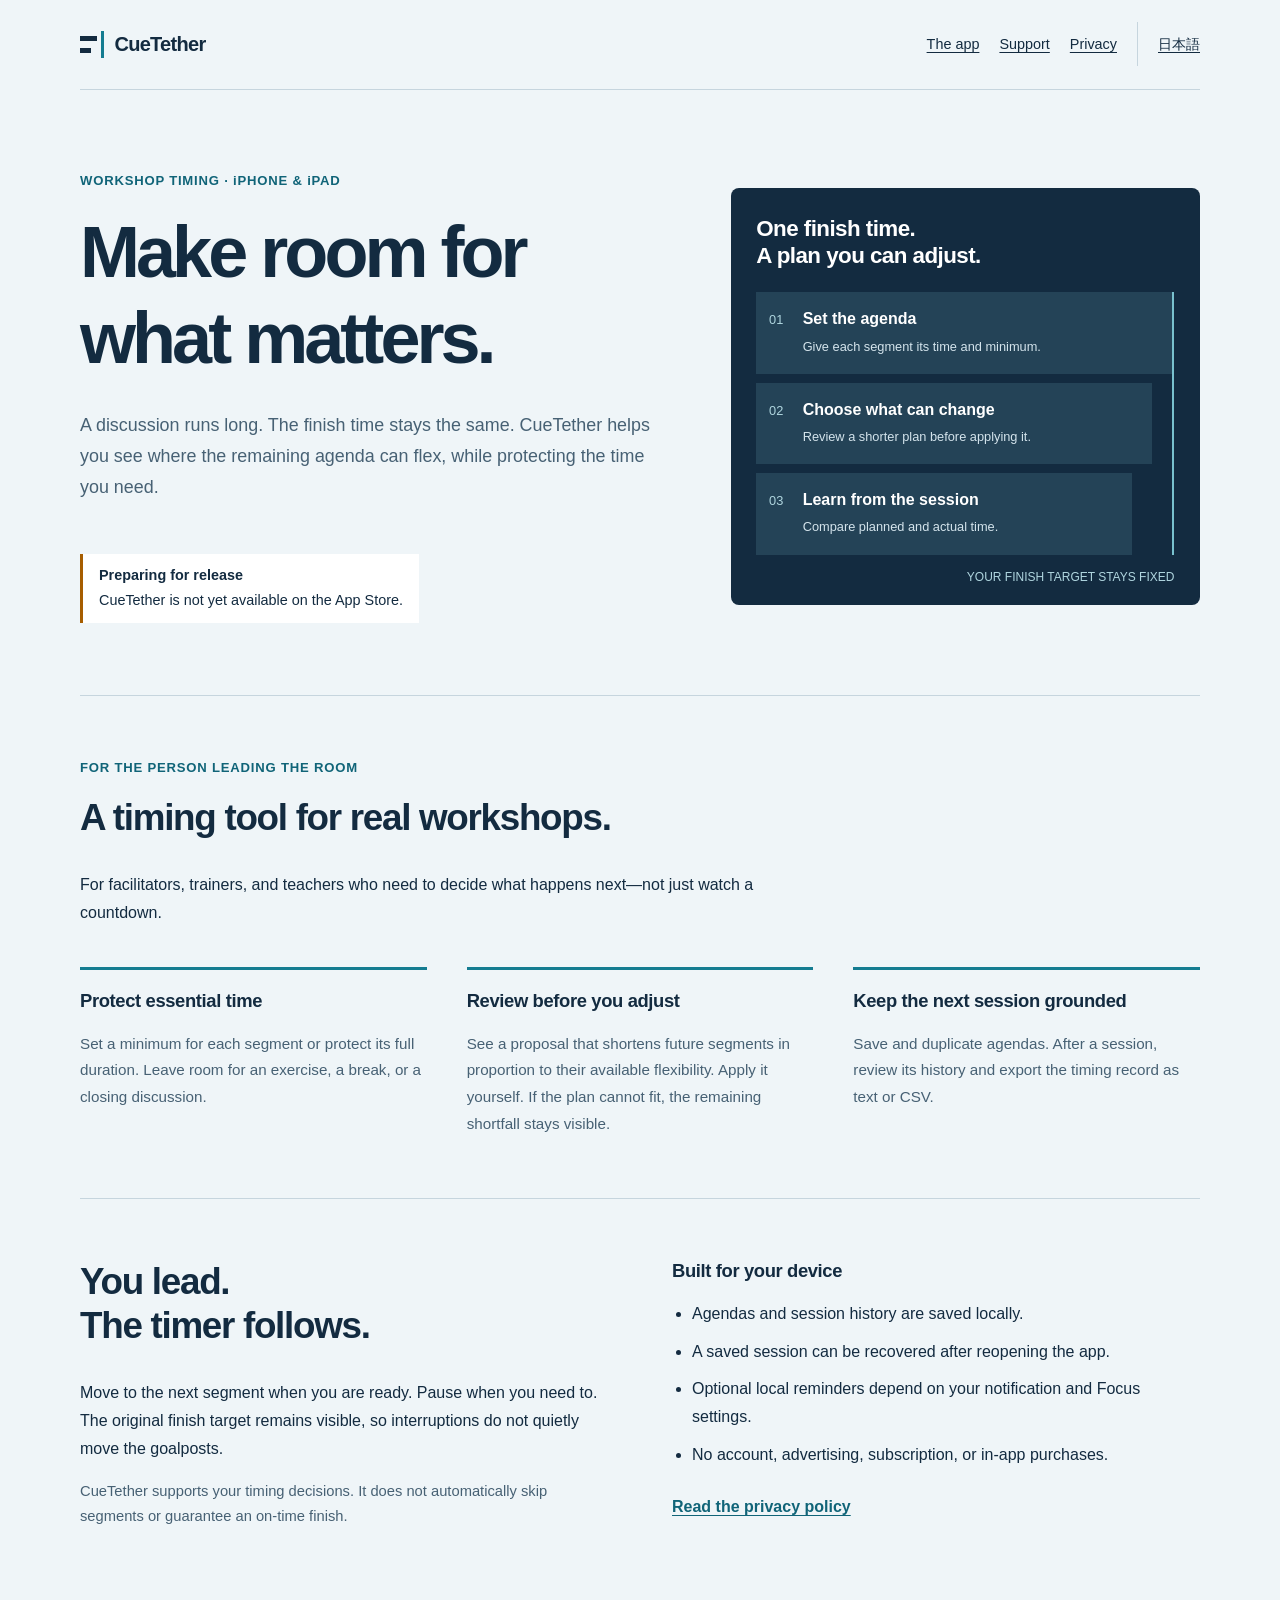
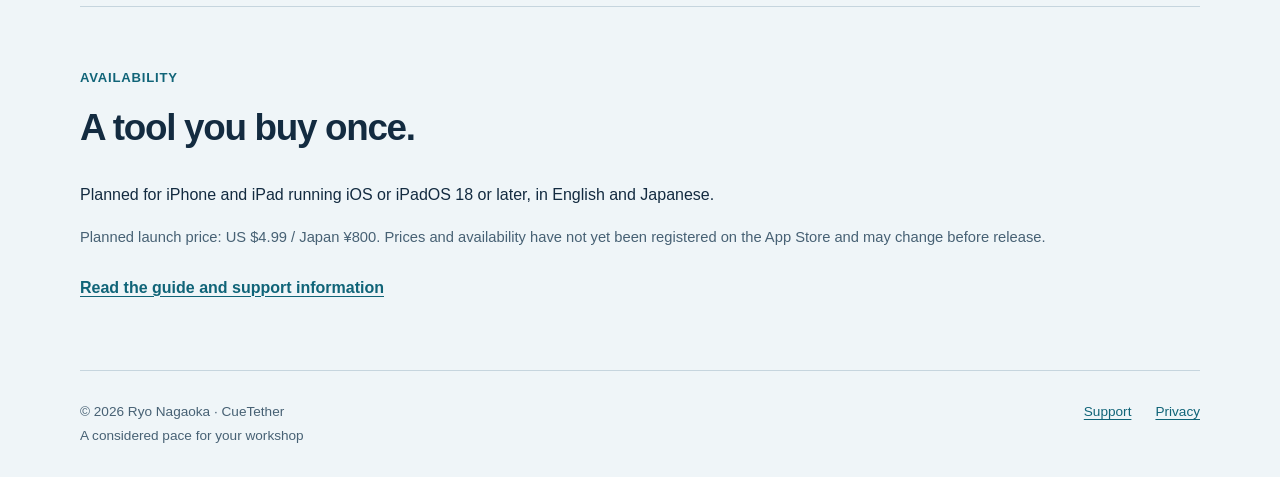
==== index.html @ a6c264f1 "Publish CueTether support and privacy website" ====
<!doctype html>
<html lang="en">
<head>
  <meta charset="utf-8">
  <meta name="viewport" content="width=device-width, initial-scale=1">
  <meta name="description" content="A workshop agenda timer for iPhone and iPad. Protect essential time, see what can fit, and adjust the remaining agenda yourself.">
  <meta name="referrer" content="no-referrer">
  <meta http-equiv="Content-Security-Policy" content="default-src 'none'; style-src 'self'; img-src 'self'; base-uri 'none'; form-action 'none'">
  <link rel="canonical" href="https://lixia-jp.github.io/cuetether-support/">
  <title>CueTether — Workshop timing, with room to adapt</title>
  <link rel="icon" href="favicon.svg" type="image/svg+xml">
  <link rel="stylesheet" href="styles.css">
  <link rel="alternate" hreflang="en" href="https://lixia-jp.github.io/cuetether-support/index.html">
  <link rel="alternate" hreflang="ja" href="https://lixia-jp.github.io/cuetether-support/ja/index.html">
</head>
<body>
<a class="skip-link" href="#main">Skip to content</a>
<header class="wrap site-header">
  <a class="brand" href="index.html"><span class="brand-mark" aria-hidden="true"></span>CueTether</a>
  <nav class="site-nav" aria-label="Main navigation">
    <a href="index.html" aria-current="page">The app</a>
    <a href="support.html">Support</a>
    <a href="privacy.html">Privacy</a>
    <a class="language" href="ja/index.html" lang="ja" hreflang="ja" aria-label="日本語で読む">日本語</a>
  </nav>
</header>
<main class="wrap" id="main">

<section class="hero">
  <div>
    <p class="eyebrow">WORKSHOP TIMING · iPHONE &amp; iPAD</p>
    <h1>Make room for<br>what matters.</h1>
    <p class="lead">A discussion runs long. The finish time stays the same. CueTether helps you see where the remaining agenda can flex, while protecting the time you need.</p>
    <p class="release-note"><strong>Preparing for release</strong>CueTether is not yet available on the App Store.</p>
  </div>
  <aside class="agenda-map" aria-labelledby="map-title">
    <h2 id="map-title">One finish time.<br>A plan you can adjust.</h2>
    <ol>
      <li><strong>Set the agenda</strong><span>Give each segment its time and minimum.</span></li>
      <li><strong>Choose what can change</strong><span>Review a shorter plan before applying it.</span></li>
      <li><strong>Learn from the session</strong><span>Compare planned and actual time.</span></li>
    </ol>
    <p class="finish-line">YOUR FINISH TARGET STAYS FIXED</p>
  </aside>
</section>
<section class="section" aria-labelledby="workshop-title">
  <div class="section-intro"><p class="eyebrow">FOR THE PERSON LEADING THE ROOM</p><h2 id="workshop-title">A timing tool for real workshops.</h2><p>For facilitators, trainers, and teachers who need to decide what happens next—not just watch a countdown.</p></div>
  <div class="feature-grid">
    <article><h3>Protect essential time</h3><p>Set a minimum for each segment or protect its full duration. Leave room for an exercise, a break, or a closing discussion.</p></article>
    <article><h3>Review before you adjust</h3><p>See a proposal that shortens future segments in proportion to their available flexibility. Apply it yourself. If the plan cannot fit, the remaining shortfall stays visible.</p></article>
    <article><h3>Keep the next session grounded</h3><p>Save and duplicate agendas. After a session, review its history and export the timing record as text or CSV.</p></article>
  </div>
</section>
<section class="section detail-row" aria-labelledby="control-title">
  <div><h2 id="control-title">You lead.<br>The timer follows.</h2><p>Move to the next segment when you are ready. Pause when you need to. The original finish target remains visible, so interruptions do not quietly move the goalposts.</p><p class="quiet">CueTether supports your timing decisions. It does not automatically skip segments or guarantee an on-time finish.</p></div>
  <div><h3>Built for your device</h3><ul class="plain-list"><li>Agendas and session history are saved locally.</li><li>A saved session can be recovered after reopening the app.</li><li>Optional local reminders depend on your notification and Focus settings.</li><li>No account, advertising, subscription, or in-app purchases.</li></ul><a class="text-link" href="privacy.html">Read the privacy policy</a></div>
</section>
<section class="section" aria-labelledby="availability-title"><p class="eyebrow">AVAILABILITY</p><h2 id="availability-title">A tool you buy once.</h2><p>Planned for iPhone and iPad running iOS or iPadOS 18 or later, in English and Japanese.</p><p class="quiet">Planned launch price: US $4.99 / Japan ¥800. Prices and availability have not yet been registered on the App Store and may change before release.</p><a class="text-link" href="support.html">Read the guide and support information</a></section>
</main>
<footer class="wrap site-footer"><p>© 2026 Ryo Nagaoka · CueTether<br>A considered pace for your workshop</p><nav aria-label="Footer navigation"><a href="support.html">Support</a><a href="privacy.html">Privacy</a></nav></footer>
</body>
</html>
---- styles.css ----
:root {
  color-scheme: light;
  --navy: #132b40;
  --sea: #147c91;
  --sea-text: #106478;
  --ice: #eff5f8;
  --amber: #a65d00;
  --white: #ffffff;
  --line: #c6d5de;
  --muted: #476174;
  font-family: -apple-system, BlinkMacSystemFont, "Segoe UI", "Hiragino Kaku Gothic ProN", "Yu Gothic", sans-serif;
  color: var(--navy);
  background: var(--ice);
  font-synthesis: none;
}
* { box-sizing: border-box; }
html { scroll-padding-top: 1.5rem; }
body { margin: 0; font-size: 1rem; line-height: 1.75; }
a { color: var(--sea-text); text-underline-offset: .2em; text-decoration-thickness: .08em; }
a:hover { text-decoration-thickness: .16em; }
a:focus-visible, summary:focus-visible { outline: 3px solid var(--amber); outline-offset: 5px; border-radius: 2px; }
.skip-link { position: absolute; top: .5rem; left: 1rem; transform: translateY(-180%); z-index: 10; background: var(--white); padding: .5rem 1rem; }
.skip-link:focus { transform: none; }
.wrap { width: min(1120px, calc(100% - 4rem)); margin-inline: auto; }
.site-header { display: flex; align-items: center; justify-content: space-between; gap: 1rem 2rem; padding-block: 1.4rem; border-bottom: 1px solid var(--line); }
.brand { display: inline-flex; gap: .65rem; align-items: center; text-decoration: none; color: var(--navy); font-size: 1.25rem; font-weight: 750; letter-spacing: -.035em; }
.brand-mark { display: block; position: relative; width: 24px; height: 27px; border-right: 3px solid var(--sea); }
.brand-mark::before, .brand-mark::after { content: ""; position: absolute; height: 5px; background: var(--navy); left: 0; }
.brand-mark::before { top: 5px; width: 17px; }
.brand-mark::after { bottom: 5px; width: 11px; }
.site-nav { display: flex; flex-wrap: wrap; gap: .3rem 1.25rem; align-items: center; }
.site-nav a { display: inline-flex; align-items: center; min-height: 44px; color: var(--navy); font-size: .9rem; }
.language { border-left: 1px solid var(--line); padding-left: 1.25rem; }
.eyebrow { font-weight: 650; font-size: .82rem; letter-spacing: .06em; color: var(--sea-text); margin: 0 0 1rem; }
h1, h2, h3, p { margin-top: 0; }
h1, h2, h3 { line-height: 1.2; text-wrap: balance; }
h1 { font-size: clamp(2.5rem, 5.8vw, 4.5rem); letter-spacing: -.055em; margin-bottom: 1.75rem; font-weight: 750; }
html[lang="ja"] h1 { font-size: clamp(2.15rem, 4.8vw, 3.65rem); line-height: 1.35; letter-spacing: -.045em; }
h2 { font-size: clamp(1.6rem, 3vw, 2.3rem); letter-spacing: -.035em; }
h3 { font-size: 1.15rem; letter-spacing: -.02em; }
.hero { display: grid; grid-template-columns: 1.25fr 1fr; gap: 4rem; padding-block: 5rem 4.5rem; align-items: center; }
.lead { font-size: 1.12rem; max-width: 36rem; color: var(--muted); }
.release-note { margin-top: 2rem; margin-bottom: 0; display: inline-block; padding: .6rem 1rem; background: var(--white); border-left: 3px solid var(--amber); color: var(--navy); font-size: .9rem; }
.release-note strong { display: block; }
.agenda-map { padding: 1.8rem 1.6rem 1.1rem; background: var(--navy); color: var(--white); border-radius: 8px; }
.agenda-map h2 { font-size: 1.4rem; margin-bottom: 1.4rem; letter-spacing: -.025em; }
.agenda-map ol { list-style: none; padding: 0; margin: 0; counter-reset: stages; border-right: 2px solid #79c1ce; }
.agenda-map li { counter-increment: stages; position: relative; padding: 1rem .9rem 1rem 2.9rem; margin-bottom: .55rem; background: #244357; }
.agenda-map li:nth-child(2) { margin-right: 1.25rem; }
.agenda-map li:nth-child(3) { margin-right: 2.5rem; }
.agenda-map li::before { content: counter(stages, decimal-leading-zero); position: absolute; left: .8rem; top: 1.05rem; color: #b0d6df; font-size: .8rem; font-variant-numeric: tabular-nums; }
.agenda-map li strong { display: block; line-height: 1.4; font-size: 1rem; }
.agenda-map li span { display: block; color: #d4e4ec; font-size: .8rem; margin-top: .3rem; }
.finish-line { color: #b0d6df; text-align: right; font-size: .75rem; margin: .75rem 0 0; }
.section { padding-block: 3.8rem; border-top: 1px solid var(--line); }
.section-intro { max-width: 43rem; }
.feature-grid { display: grid; grid-template-columns: repeat(3, 1fr); gap: 2.5rem; margin-top: 2.5rem; }
.feature-grid article { padding-top: 1.3rem; border-top: 3px solid var(--sea); }
.feature-grid p { font-size: .95rem; color: var(--muted); margin-bottom: 0; }
.detail-row { display: grid; grid-template-columns: 1fr 1fr; gap: 4rem; }
.plain-list { padding-left: 1.25rem; }
.plain-list li { margin-block: .6rem; }
.quiet { color: var(--muted); font-size: .92rem; }
.text-link { display: inline-flex; align-items: center; min-height: 44px; font-weight: 650; }
.site-footer { padding-block: 1.8rem; border-top: 1px solid var(--line); display: flex; flex-wrap: wrap; justify-content: space-between; gap: .75rem 2rem; color: var(--muted); font-size: .85rem; }
.site-footer p { margin: 0; }
.site-footer nav { display: flex; gap: 1.5rem; flex-wrap: wrap; }
.document { max-width: 48rem; padding-block: 3.5rem 4rem; }
.document h1 { font-size: clamp(2.2rem, 5vw, 3.2rem); }
.document h2 { font-size: 1.4rem; margin-top: 2.5rem; margin-bottom: .8rem; }
.document p, .document li { overflow-wrap: anywhere; }
.notice { padding: 1.1rem 1.3rem; border-left: 3px solid var(--amber); background: var(--white); }
.notice p:last-child { margin-bottom: 0; }
details { border-top: 1px solid var(--line); padding-block: 1.1rem; }
details:last-of-type { border-bottom: 1px solid var(--line); }
summary { cursor: pointer; font-weight: 650; line-height: 1.5; padding-right: .3rem; }
details p { margin-top: 1rem; margin-bottom: 0; color: var(--muted); }
.support-link { display: inline-block; background: var(--sea); color: var(--white); padding: .7rem 1.2rem; text-decoration: none; font-weight: 650; border-radius: 4px; }
.support-link:hover { background: #106478; }
@media (max-width: 800px) {
  .hero { grid-template-columns: 1fr; gap: 2rem; padding-block: 3rem; }
  .agenda-map { max-width: 38rem; }
  .feature-grid { grid-template-columns: 1fr; gap: 1.7rem; }
  .detail-row { grid-template-columns: 1fr; gap: 1.5rem; }
  .section { padding-block: 2.7rem; }
}
@media (max-width: 520px) {
  .wrap { width: calc(100% - 2.5rem); }
  .site-header { flex-wrap: wrap; gap: .55rem; padding-block: 1rem; }
  .site-nav { width: 100%; justify-content: space-between; gap: .2rem .65rem; }
  .site-nav a { font-size: .83rem; }
  .language { padding-left: .8rem; }
  .hero { padding-top: 2.5rem; }
  .agenda-map { padding: 1.35rem 1.15rem 1rem; }
  .agenda-map li:nth-child(3) { margin-right: 1.5rem; }
  .document { padding-block: 2.5rem 3rem; }
}
@media (prefers-reduced-motion: reduce) {
  *, *::before, *::after { scroll-behavior: auto !important; }
}
@media print {
  body { background: white; }
  .site-nav, .skip-link, .site-footer { display: none; }
  .wrap { width: 100%; }
  details { break-inside: avoid; }
}
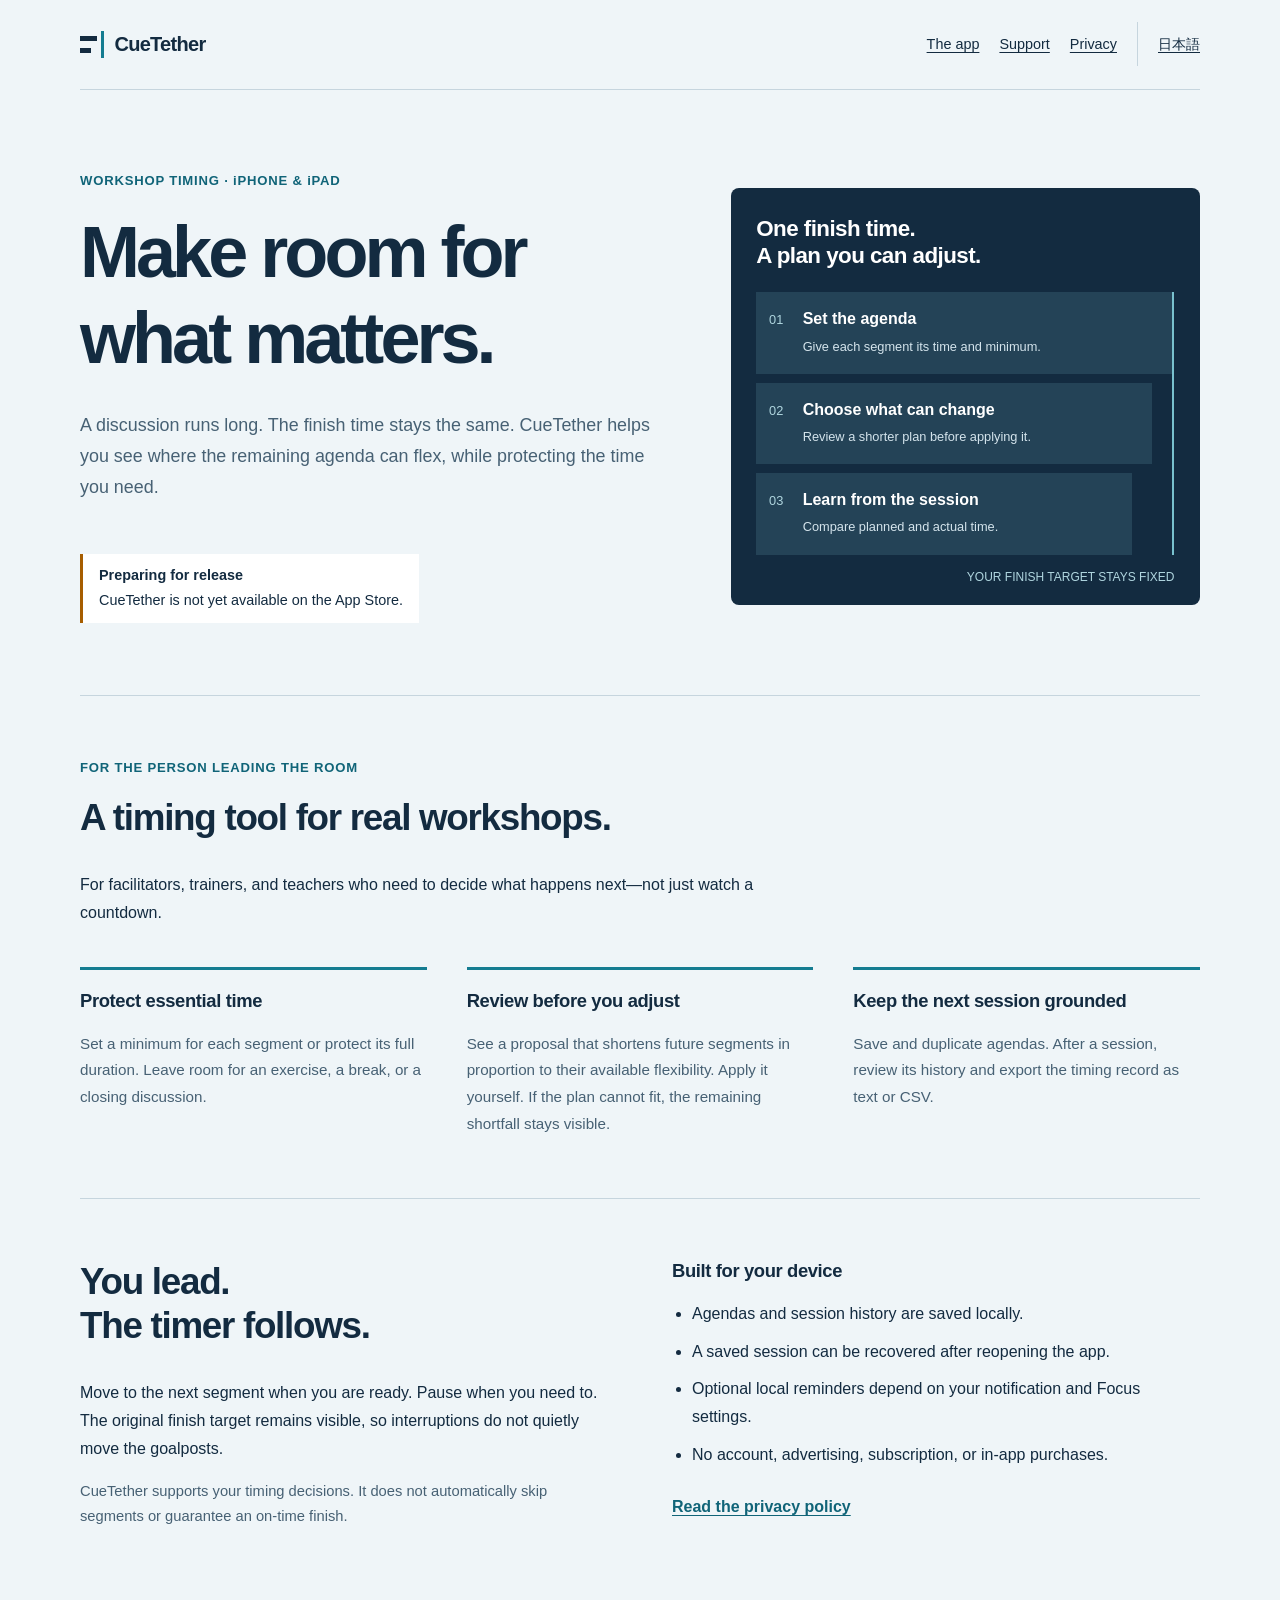
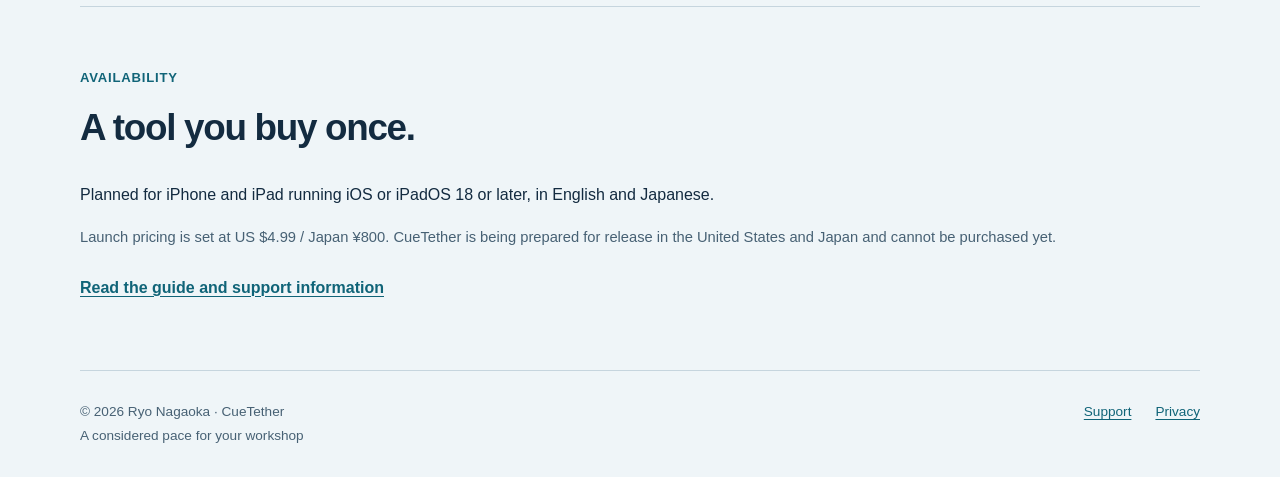
==== commit 7a5f62bd: "Reflect configured CueTether launch pricing" ====
--- a/index.html
+++ b/index.html
@@ -55,7 +55,7 @@
   <div><h2 id="control-title">You lead.<br>The timer follows.</h2><p>Move to the next segment when you are ready. Pause when you need to. The original finish target remains visible, so interruptions do not quietly move the goalposts.</p><p class="quiet">CueTether supports your timing decisions. It does not automatically skip segments or guarantee an on-time finish.</p></div>
   <div><h3>Built for your device</h3><ul class="plain-list"><li>Agendas and session history are saved locally.</li><li>A saved session can be recovered after reopening the app.</li><li>Optional local reminders depend on your notification and Focus settings.</li><li>No account, advertising, subscription, or in-app purchases.</li></ul><a class="text-link" href="privacy.html">Read the privacy policy</a></div>
 </section>
-<section class="section" aria-labelledby="availability-title"><p class="eyebrow">AVAILABILITY</p><h2 id="availability-title">A tool you buy once.</h2><p>Planned for iPhone and iPad running iOS or iPadOS 18 or later, in English and Japanese.</p><p class="quiet">Planned launch price: US $4.99 / Japan ¥800. Prices and availability have not yet been registered on the App Store and may change before release.</p><a class="text-link" href="support.html">Read the guide and support information</a></section>
+<section class="section" aria-labelledby="availability-title"><p class="eyebrow">AVAILABILITY</p><h2 id="availability-title">A tool you buy once.</h2><p>Planned for iPhone and iPad running iOS or iPadOS 18 or later, in English and Japanese.</p><p class="quiet">Launch pricing is set at US $4.99 / Japan ¥800. CueTether is being prepared for release in the United States and Japan and cannot be purchased yet.</p><a class="text-link" href="support.html">Read the guide and support information</a></section>
 </main>
 <footer class="wrap site-footer"><p>© 2026 Ryo Nagaoka · CueTether<br>A considered pace for your workshop</p><nav aria-label="Footer navigation"><a href="support.html">Support</a><a href="privacy.html">Privacy</a></nav></footer>
 </body>
